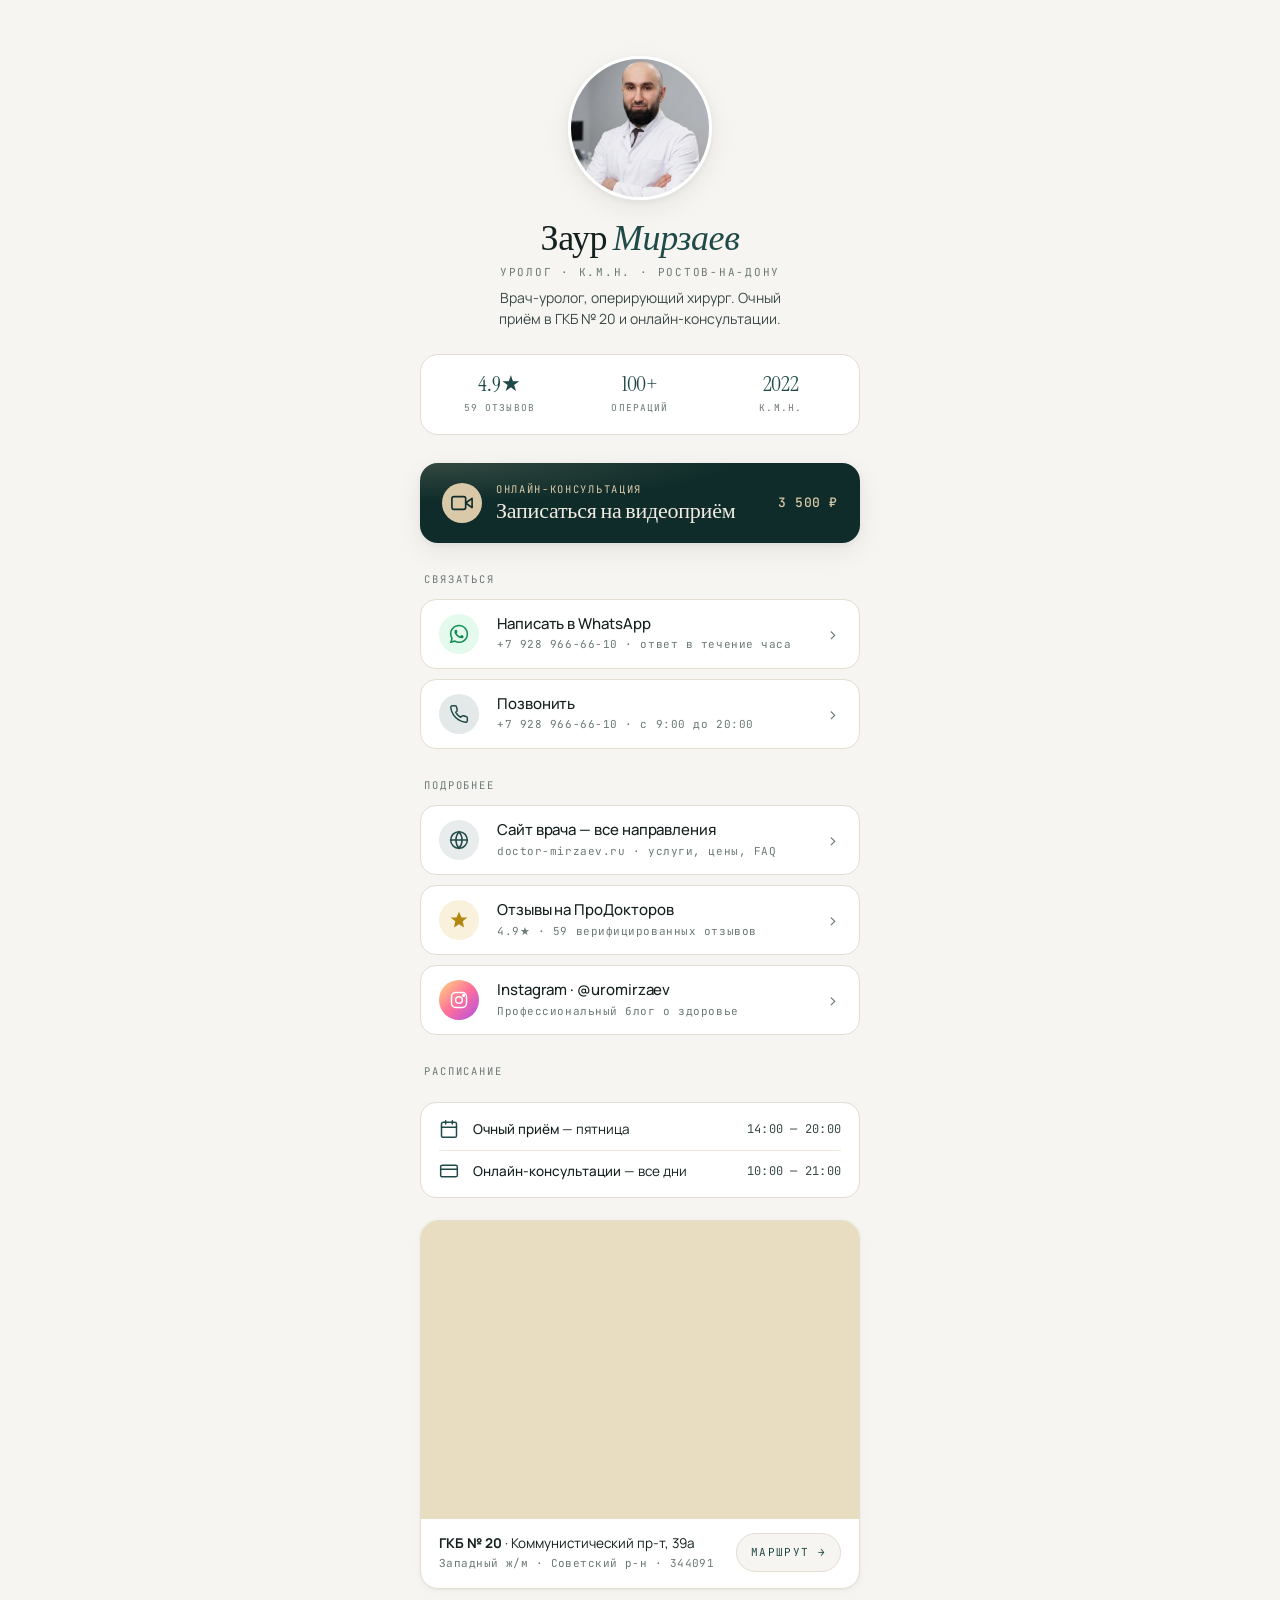
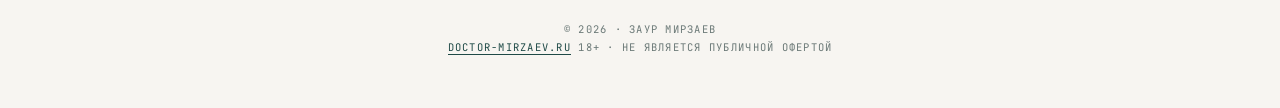
==== index.html @ f739bf41 "feat: initial taplink site for zaurmirzaev.ru Single-page Instagram bio link for уролог Мирзаев Заур" ====
<!DOCTYPE html>
<html lang="ru">
<head>
<meta charset="UTF-8">
<meta name="viewport" content="width=device-width, initial-scale=1.0, viewport-fit=cover">
<title>Заур Мирзаев — уролог в Ростове-на-Дону · контакты</title>
<meta name="description" content="Мирзаев Заур Айдинович — врач-уролог, к.м.н. в Ростове-на-Дону. Запись на онлайн-консультацию, WhatsApp, телефон, маршрут в ГКБ № 20, отзывы.">
<link rel="canonical" href="https://zaurmirzaev.ru/">
<meta name="robots" content="index, follow">
<meta name="theme-color" content="#1f4a47">
<meta name="format-detection" content="telephone=no">

<link rel="manifest" href="/site.webmanifest">
<link rel="icon" type="image/svg+xml" href="/assets/img/favicon.svg">
<link rel="apple-touch-icon" href="/assets/img/avatar.jpg">

<!-- Open Graph -->
<meta property="og:type" content="profile">
<meta property="og:locale" content="ru_RU">
<meta property="og:url" content="https://zaurmirzaev.ru/">
<meta property="og:title" content="Заур Мирзаев — уролог в Ростове-на-Дону">
<meta property="og:description" content="Очный приём в ГКБ № 20 (Пт 14:00–20:00) и онлайн-консультации. Запись в WhatsApp.">
<meta property="og:image" content="https://zaurmirzaev.ru/assets/img/avatar.jpg">
<meta property="og:image:width" content="800">
<meta property="og:image:height" content="800">
<meta property="profile:first_name" content="Заур">
<meta property="profile:last_name" content="Мирзаев">
<meta name="twitter:card" content="summary_large_image">

<!-- Fonts and styles in <head> to avoid FOUC -->
<link rel="preconnect" href="https://fonts.googleapis.com">
<link rel="preconnect" href="https://fonts.gstatic.com" crossorigin>
<link rel="stylesheet" href="https://fonts.googleapis.com/css2?family=Manrope:wght@400;500;600;700&family=Instrument+Serif:ital@0;1&family=JetBrains+Mono:wght@400;500&display=swap">
<link rel="stylesheet" href="/assets/css/styles.css">

<!-- Yandex.Metrika counter (same id as doctor-mirzaev.ru) -->
<script type="text/javascript">
(function(m,e,t,r,i,k,a){m[i]=m[i]||function(){(m[i].a=m[i].a||[]).push(arguments)};m[i].l=1*new Date();for(var j=0;j<document.scripts.length;j++){if(document.scripts[j].src===r){return;}}k=e.createElement(t),a=e.getElementsByTagName(t)[0],k.async=1,k.src=r,a.parentNode.insertBefore(k,a)})(window,document,'script','https://mc.yandex.ru/metrika/tag.js?id=108756990','ym');
ym(108756990,'init',{ssr:true,webvisor:true,clickmap:true,ecommerce:"dataLayer",accurateTrackBounce:true,trackLinks:true});
</script>
<noscript><div><img src="https://mc.yandex.ru/watch/108756990" style="position:absolute;left:-9999px;" alt=""/></div></noscript>

<!-- Schema.org Person/Physician — small, focused -->
<script type="application/ld+json">
{
  "@context": "https://schema.org",
  "@type": "Physician",
  "name": "Мирзаев Заур Айдинович",
  "alternateName": "Доктор Мирзаев",
  "honorificSuffix": "к.м.н.",
  "jobTitle": "Врач-уролог, оперирующий хирург, кандидат медицинских наук",
  "url": "https://zaurmirzaev.ru/",
  "sameAs": [
    "https://doctor-mirzaev.ru/",
    "https://prodoctorov.ru/rostov-na-donu/vrach/751335-mirzaev/",
    "https://instagram.com/uromirzaev"
  ],
  "image": "https://zaurmirzaev.ru/assets/img/avatar.jpg",
  "telephone": "+7-928-966-66-10",
  "email": "hello@doctor-mirzaev.ru",
  "medicalSpecialty": "Urology",
  "address": {
    "@type": "PostalAddress",
    "streetAddress": "Коммунистический проспект, 39а",
    "addressLocality": "Ростов-на-Дону",
    "addressRegion": "Ростовская область",
    "postalCode": "344091",
    "addressCountry": "RU"
  },
  "geo": { "@type": "GeoCoordinates", "latitude": 47.206696, "longitude": 39.622235 },
  "openingHoursSpecification": [
    {"@type": "OpeningHoursSpecification", "dayOfWeek": "Friday", "opens": "14:00", "closes": "20:00", "description": "Очный приём в ГКБ № 20"}
  ],
  "aggregateRating": {
    "@type": "AggregateRating",
    "ratingValue": "4.9",
    "bestRating": "5",
    "ratingCount": "59"
  }
}
</script>
</head>
<body>

<main class="page">

  <!-- Hero ------------------------------------------------------ -->
  <section class="hero">
    <img class="avatar" src="/assets/img/avatar.jpg" alt="Мирзаев Заур Айдинович — врач-уролог" width="288" height="288" fetchpriority="high">
    <h1>Заур <em>Мирзаев</em></h1>
    <p class="hero__role">Уролог · К.М.Н. · Ростов-на-Дону</p>
    <p class="hero__credentials">Врач-уролог, оперирующий хирург. Очный приём в&nbsp;ГКБ&nbsp;№&nbsp;20 и&nbsp;онлайн-консультации.</p>
  </section>

  <!-- Stats ----------------------------------------------------- -->
  <div class="stats" aria-label="Ключевые показатели">
    <div class="stat">
      <div class="v">4.9★</div>
      <div class="l">59 отзывов</div>
    </div>
    <div class="stat">
      <div class="v">100+</div>
      <div class="l">операций</div>
    </div>
    <div class="stat">
      <div class="v">2022</div>
      <div class="l">К.М.Н.</div>
    </div>
  </div>

  <!-- Primary CTA: Online consultation 3 500 ₽ ------------------ -->
  <a class="cta-primary" href="https://doctor-mirzaev.ru/online.html" data-action="online">
    <span class="cta-primary__ico" aria-hidden="true">
      <svg width="22" height="22" viewBox="0 0 24 24" fill="none" stroke="currentColor" stroke-width="1.8" stroke-linecap="round" stroke-linejoin="round">
        <path d="M23 7l-7 5 7 5V7z"/><rect x="1" y="5" width="15" height="14" rx="2" ry="2"/>
      </svg>
    </span>
    <span>
      <span class="cta-primary__lbl">Онлайн-консультация</span>
      <span class="cta-primary__title"><b>Записаться</b> на видеоприём</span>
    </span>
    <span class="cta-primary__price">3 500&nbsp;₽</span>
  </a>

  <!-- Section: Contact channels --------------------------------- -->
  <p class="section-label">Связаться</p>
  <div class="cards">

    <a class="card" href="https://wa.me/79289666610?text=Здравствуйте%2C%20Заур%20Айдинович.%20Хочу%20записаться%20на%20консультацию." data-action="wa">
      <span class="card__ico card__ico--wa" aria-hidden="true">
        <svg width="22" height="22" viewBox="0 0 24 24" fill="currentColor">
          <path d="M19.05 4.91A9.82 9.82 0 0012.04 2c-5.46 0-9.91 4.45-9.91 9.91 0 1.75.46 3.45 1.32 4.95L2.05 22l5.25-1.38a9.86 9.86 0 004.74 1.21h.01c5.46 0 9.91-4.45 9.91-9.91 0-2.65-1.03-5.14-2.91-7.01zm-7.01 15.24h-.01a8.2 8.2 0 01-4.18-1.15l-.3-.18-3.11.82.83-3.04-.2-.31a8.18 8.18 0 01-1.26-4.38c0-4.54 3.7-8.23 8.24-8.23 2.2 0 4.27.86 5.83 2.42a8.2 8.2 0 012.41 5.82c-.01 4.54-3.7 8.23-8.25 8.23zm4.52-6.16c-.25-.12-1.47-.72-1.69-.81-.23-.08-.39-.12-.56.13-.16.25-.64.81-.78.97-.14.16-.29.18-.54.06-.25-.12-1.05-.39-2-1.23-.74-.66-1.24-1.47-1.38-1.72-.14-.25-.02-.39.11-.51.11-.11.25-.29.37-.43.12-.14.16-.25.25-.41.08-.16.04-.31-.02-.43-.06-.12-.56-1.34-.76-1.84-.2-.48-.41-.42-.56-.42-.14-.01-.31-.01-.48-.01-.16 0-.43.06-.66.31-.23.25-.86.84-.86 2.05 0 1.21.88 2.38 1 2.54.12.16 1.74 2.66 4.21 3.73.59.25 1.05.4 1.41.52.59.19 1.13.16 1.55.1.47-.07 1.47-.6 1.67-1.18.21-.58.21-1.07.14-1.18-.06-.11-.23-.18-.48-.3z"/>
        </svg>
      </span>
      <span class="card__body">
        <span class="card__title">Написать в WhatsApp</span>
        <span class="card__sub">+7 928 966-66-10 · ответ в течение часа</span>
      </span>
      <span class="card__chev" aria-hidden="true">›</span>
    </a>

    <a class="card" href="tel:+79289666610" data-action="phone">
      <span class="card__ico card__ico--phone" aria-hidden="true">
        <svg width="20" height="20" viewBox="0 0 24 24" fill="none" stroke="currentColor" stroke-width="1.8" stroke-linecap="round" stroke-linejoin="round">
          <path d="M22 16.92v3a2 2 0 01-2.18 2 19.79 19.79 0 01-8.63-3.07 19.5 19.5 0 01-6-6 19.79 19.79 0 01-3.07-8.67A2 2 0 014.11 2h3a2 2 0 012 1.72 12.84 12.84 0 00.7 2.81 2 2 0 01-.45 2.11L8.09 9.91a16 16 0 006 6l1.27-1.27a2 2 0 012.11-.45 12.84 12.84 0 002.81.7A2 2 0 0122 16.92z"/>
        </svg>
      </span>
      <span class="card__body">
        <span class="card__title">Позвонить</span>
        <span class="card__sub">+7 928 966-66-10 · с 9:00 до 20:00</span>
      </span>
      <span class="card__chev" aria-hidden="true">›</span>
    </a>

  </div>

  <!-- Section: Online presence ----------------------------------- -->
  <p class="section-label">Подробнее</p>
  <div class="cards">

    <a class="card" href="https://doctor-mirzaev.ru/" data-action="site">
      <span class="card__ico card__ico--site" aria-hidden="true">
        <svg width="20" height="20" viewBox="0 0 24 24" fill="none" stroke="currentColor" stroke-width="1.8" stroke-linecap="round" stroke-linejoin="round">
          <circle cx="12" cy="12" r="10"/>
          <path d="M2 12h20M12 2a15.3 15.3 0 010 20M12 2a15.3 15.3 0 000 20"/>
        </svg>
      </span>
      <span class="card__body">
        <span class="card__title">Сайт врача — все направления</span>
        <span class="card__sub">doctor-mirzaev.ru · услуги, цены, FAQ</span>
      </span>
      <span class="card__chev" aria-hidden="true">›</span>
    </a>

    <a class="card" href="https://prodoctorov.ru/rostov-na-donu/vrach/751335-mirzaev/" target="_blank" rel="noopener" data-action="prodoctorov">
      <span class="card__ico card__ico--star" aria-hidden="true">
        <svg width="20" height="20" viewBox="0 0 24 24" fill="currentColor">
          <path d="M12 2l3 7h7l-5.5 4.5L18 21l-6-4-6 4 1.5-7.5L2 9h7z"/>
        </svg>
      </span>
      <span class="card__body">
        <span class="card__title">Отзывы на ПроДокторов</span>
        <span class="card__sub">4.9★ · 59 верифицированных отзывов</span>
      </span>
      <span class="card__chev" aria-hidden="true">›</span>
    </a>

    <a class="card" href="https://instagram.com/uromirzaev" target="_blank" rel="noopener" data-action="ig">
      <span class="card__ico card__ico--ig" aria-hidden="true">
        <svg width="20" height="20" viewBox="0 0 24 24" fill="none" stroke="currentColor" stroke-width="1.8" stroke-linecap="round" stroke-linejoin="round">
          <rect x="3" y="3" width="18" height="18" rx="5"/>
          <circle cx="12" cy="12" r="4"/>
          <circle cx="17.5" cy="6.5" r="1" fill="currentColor"/>
        </svg>
      </span>
      <span class="card__body">
        <span class="card__title">Instagram · @uromirzaev</span>
        <span class="card__sub">Профессиональный блог о здоровье</span>
      </span>
      <span class="card__chev" aria-hidden="true">›</span>
    </a>

  </div>

  <!-- Schedule -------------------------------------------------- -->
  <p class="section-label">Расписание</p>
  <div class="schedule" aria-label="Расписание приёма">
    <div class="schedule__row">
      <svg width="20" height="20" viewBox="0 0 24 24" fill="none" stroke="currentColor" stroke-width="1.8" stroke-linecap="round" stroke-linejoin="round" aria-hidden="true">
        <rect x="3" y="4" width="18" height="18" rx="2"/>
        <path d="M16 2v4M8 2v4M3 10h18"/>
      </svg>
      <span><b>Очный приём</b> — пятница</span>
      <span class="t">14:00 — 20:00</span>
    </div>
    <div class="schedule__row">
      <svg width="20" height="20" viewBox="0 0 24 24" fill="none" stroke="currentColor" stroke-width="1.8" stroke-linecap="round" stroke-linejoin="round" aria-hidden="true">
        <rect x="2" y="5" width="20" height="14" rx="2"/>
        <path d="M2 10h20"/>
      </svg>
      <span><b>Онлайн-консультации</b> — все дни</span>
      <span class="t">10:00 — 21:00</span>
    </div>
  </div>

  <!-- Map ------------------------------------------------------- -->
  <div class="map-card">
    <div class="map-card__embed">
      <iframe
        src="https://yandex.ru/map-widget/v1/?ll=39.622235%2C47.206696&z=17&pt=39.622235%2C47.206696%2Cpm2rdl&l=map"
        loading="lazy"
        referrerpolicy="no-referrer-when-downgrade"
        title="ГКБ № 20 · Коммунистический проспект, 39а"
        allowfullscreen></iframe>
    </div>
    <div class="map-card__meta">
      <div class="map-card__addr">
        <strong>ГКБ № 20</strong> · Коммунистический пр-т, 39а
        <small>Западный ж/м · Советский р-н · 344091</small>
      </div>
      <a class="map-card__route" href="https://yandex.ru/maps/?ll=39.622235%2C47.206696&z=17&pt=39.622235%2C47.206696%2Cpm2rdl&rtext=~47.206696%2C39.622235" target="_blank" rel="noopener">Маршрут →</a>
    </div>
  </div>

  <!-- Footer ---------------------------------------------------- -->
  <p class="foot">
    © 2026 · Заур Мирзаев<br>
    <a href="https://doctor-mirzaev.ru/">doctor-mirzaev.ru</a>
    <span class="foot__divider"></span>
    18+ · Не является публичной офертой
  </p>

</main>

<script>
  // Track outgoing taps in Yandex.Metrika via [data-action] attribute.
  document.querySelectorAll('[data-action]').forEach(el => {
    el.addEventListener('click', () => {
      try { window.ym && ym(108756990, 'reachGoal', 'tap_' + el.dataset.action); } catch (e) {}
    });
  });
</script>
</body>
</html>
---- assets/css/styles.css ----
/* =========================================================
   Zaur Mirzaev — Instagram bio link (taplink)
   Mobile-first, single-column, designed for thumb reach.
   Same brand palette as doctor-mirzaev.ru.
   ========================================================= */

:root {
  --bg: #f7f5f1;
  --bg-elev: #ffffff;
  --bg-deep: #0f2c2a;
  --ink: #14201f;
  --ink-soft: #3a4a48;
  --muted: #6b7977;
  --line: #e3ddd2;
  --line-soft: #ece6db;

  --teal: #1f4a47;
  --teal-deep: #0f2c2a;
  --sand: #d9c9a8;
  --sand-soft: #e8dcc1;

  --font-sans: "Manrope", -apple-system, BlinkMacSystemFont, "Helvetica Neue", sans-serif;
  --font-serif: "Instrument Serif", "Times New Roman", serif;
  --font-mono: "JetBrains Mono", ui-monospace, "SF Mono", monospace;

  --shadow-sm: 0 1px 2px rgba(15, 44, 42, 0.04), 0 2px 8px rgba(15, 44, 42, 0.04);
  --shadow-md: 0 8px 24px rgba(15, 44, 42, 0.08), 0 2px 6px rgba(15, 44, 42, 0.05);
  --shadow-lg: 0 24px 60px rgba(15, 44, 42, 0.12), 0 4px 12px rgba(15, 44, 42, 0.06);

  --safe-top: env(safe-area-inset-top, 0px);
  --safe-bottom: env(safe-area-inset-bottom, 0px);
  --safe-left: env(safe-area-inset-left, 0px);
  --safe-right: env(safe-area-inset-right, 0px);
}

* { box-sizing: border-box; }

html {
  -webkit-text-size-adjust: 100%;
  text-size-adjust: 100%;
  scroll-behavior: smooth;
}

body {
  margin: 0;
  background: var(--bg);
  color: var(--ink);
  font-family: var(--font-sans);
  font-size: 16px;
  line-height: 1.55;
  -webkit-font-smoothing: antialiased;
  text-rendering: optimizeLegibility;
  -webkit-tap-highlight-color: transparent;
  overflow-x: hidden;
  /* Soft warm gradient — premium feel without being loud */
  background-image:
    radial-gradient(1200px 600px at 50% -200px, rgba(217, 201, 168, 0.35), transparent 60%),
    radial-gradient(800px 400px at 50% 100%, rgba(31, 74, 71, 0.06), transparent 70%),
    var(--bg);
  background-attachment: fixed;
}

a, button { font-family: inherit; touch-action: manipulation; }
img { max-width: 100%; height: auto; display: block; }

/* ---------- Layout ---------- */
.page {
  max-width: 460px;
  margin: 0 auto;
  padding:
    calc(28px + var(--safe-top))
    max(20px, var(--safe-right))
    calc(40px + var(--safe-bottom))
    max(20px, var(--safe-left));
}

/* ---------- Hero ---------- */
.hero {
  text-align: center;
  padding-top: 8px;
}
.avatar {
  width: 132px;
  height: 132px;
  border-radius: 50%;
  margin: 0 auto;
  object-fit: cover;
  object-position: 50% 18%;
  border: 3px solid var(--bg-elev);
  box-shadow: var(--shadow-md);
}
.hero h1 {
  font-family: var(--font-serif);
  font-size: 32px;
  font-weight: 500;
  line-height: 1.1;
  letter-spacing: -0.01em;
  margin: 18px 0 6px;
  text-wrap: balance;
}
.hero h1 em { font-style: italic; color: var(--teal); font-weight: 400; }
.hero__role {
  font-family: var(--font-mono);
  font-size: 11px;
  letter-spacing: 0.16em;
  text-transform: uppercase;
  color: var(--muted);
  margin: 0 0 6px;
}
.hero__credentials {
  font-size: 14px;
  color: var(--ink-soft);
  margin: 0;
  text-wrap: balance;
}

/* ---------- Stat strip ---------- */
.stats {
  display: grid;
  grid-template-columns: repeat(3, 1fr);
  gap: 8px;
  margin: 24px 0 28px;
  padding: 18px 12px;
  background: var(--bg-elev);
  border: 1px solid var(--line);
  border-radius: 18px;
}
.stat { text-align: center; }
.stat .v {
  font-family: var(--font-serif);
  font-size: 22px;
  line-height: 1;
  color: var(--teal);
  letter-spacing: -0.01em;
}
.stat .l {
  font-family: var(--font-mono);
  font-size: 9.5px;
  letter-spacing: 0.12em;
  text-transform: uppercase;
  color: var(--muted);
  margin-top: 6px;
}

/* ---------- Primary CTA ---------- */
.cta-primary {
  display: flex;
  align-items: center;
  gap: 14px;
  background: var(--teal-deep);
  color: #f0ece2;
  padding: 18px 22px;
  border-radius: 18px;
  text-decoration: none;
  margin-bottom: 24px;
  box-shadow: var(--shadow-md);
  position: relative;
  overflow: hidden;
  transition: transform .15s ease, box-shadow .2s ease;
  min-height: 64px;
}
.cta-primary::before {
  content: "";
  position: absolute;
  inset: 0;
  background: radial-gradient(120% 80% at 0% 0%, rgba(217, 201, 168, 0.18), transparent 60%);
  pointer-events: none;
}
.cta-primary > * { position: relative; }
.cta-primary__ico {
  width: 40px; height: 40px;
  border-radius: 50%;
  background: var(--sand);
  color: var(--teal-deep);
  display: grid; place-items: center;
  flex: none;
}
.cta-primary__lbl {
  font-family: var(--font-mono);
  font-size: 10.5px;
  letter-spacing: 0.16em;
  text-transform: uppercase;
  color: var(--sand);
  display: block;
  margin-bottom: 2px;
}
.cta-primary__title {
  font-family: var(--font-serif);
  font-size: 22px;
  line-height: 1.1;
  font-weight: 500;
  letter-spacing: -0.01em;
}
.cta-primary__title b { font-weight: 500; }
.cta-primary__price {
  margin-left: auto;
  font-family: var(--font-mono);
  font-size: 13px;
  font-weight: 500;
  letter-spacing: 0.04em;
  color: var(--sand);
  flex: none;
}

/* ---------- Link cards ---------- */
.section-label {
  font-family: var(--font-mono);
  font-size: 10.5px;
  letter-spacing: 0.18em;
  text-transform: uppercase;
  color: var(--muted);
  margin: 28px 0 12px 4px;
}

.cards { display: flex; flex-direction: column; gap: 10px; }

.card {
  display: grid;
  grid-template-columns: 44px 1fr 14px;
  align-items: center;
  gap: 14px;
  padding: 14px 18px;
  background: var(--bg-elev);
  border: 1px solid var(--line);
  border-radius: 16px;
  text-decoration: none;
  color: var(--ink);
  min-height: 64px;
  transition: transform .15s ease, border-color .15s ease, box-shadow .2s ease;
}
.card__ico {
  width: 40px; height: 40px;
  border-radius: 50%;
  display: grid;
  place-items: center;
  background: var(--sand-soft);
  color: var(--teal-deep);
  flex: none;
}
.card__ico--wa { background: #25d36620; color: #128c50; }
.card__ico--phone { background: rgba(31,74,71,0.12); color: var(--teal); }
.card__ico--site { background: rgba(31,74,71,0.10); color: var(--teal); }
.card__ico--star { background: rgba(212,160,23,0.15); color: #b58712; }
.card__ico--map { background: rgba(184,122,106,0.15); color: var(--teal); }
.card__ico--ig { background: linear-gradient(135deg, #ffd97e, #ff709a 50%, #b14ce6); color: #fff; }

.card__body { min-width: 0; }
.card__title {
  font-size: 15px;
  line-height: 1.25;
  font-weight: 500;
  color: var(--ink);
  letter-spacing: -0.005em;
  display: block;
}
.card__sub {
  font-family: var(--font-mono);
  font-size: 11px;
  letter-spacing: 0.05em;
  color: var(--muted);
  display: block;
  margin-top: 3px;
  white-space: nowrap;
  overflow: hidden;
  text-overflow: ellipsis;
}
.card__chev { color: var(--muted); font-size: 18px; line-height: 1; }

/* ---------- Schedule chip ---------- */
.schedule {
  margin-top: 22px;
  padding: 16px 18px;
  background: var(--bg-elev);
  border: 1px solid var(--line);
  border-radius: 16px;
}
.schedule__row {
  display: grid;
  grid-template-columns: 22px 1fr auto;
  gap: 12px;
  align-items: center;
  font-size: 13.5px;
  color: var(--ink);
}
.schedule__row + .schedule__row { margin-top: 10px; padding-top: 10px; border-top: 1px solid var(--line-soft); }
.schedule__row svg { color: var(--teal); }
.schedule__row b { font-weight: 500; }
.schedule__row .t {
  font-family: var(--font-mono);
  font-size: 12px;
  color: var(--ink-soft);
  letter-spacing: 0.02em;
  white-space: nowrap;
}

/* ---------- Map ---------- */
.map-card {
  margin-top: 22px;
  border-radius: 18px;
  overflow: hidden;
  border: 1px solid var(--line);
  background: var(--bg-elev);
  box-shadow: var(--shadow-sm);
}
.map-card__embed {
  position: relative;
  aspect-ratio: 5/3.4;
  background: var(--sand-soft);
}
.map-card__embed iframe {
  position: absolute; inset: 0;
  width: 100%; height: 100%;
  border: 0;
  display: block;
}
.map-card__meta {
  padding: 14px 18px 16px;
  display: flex;
  align-items: center;
  justify-content: space-between;
  gap: 14px;
}
.map-card__addr {
  font-size: 13.5px;
  line-height: 1.35;
  color: var(--ink);
}
.map-card__addr small {
  display: block;
  font-family: var(--font-mono);
  font-size: 11px;
  letter-spacing: 0.04em;
  color: var(--muted);
  margin-top: 4px;
}
.map-card__route {
  font-family: var(--font-mono);
  font-size: 11px;
  letter-spacing: 0.12em;
  text-transform: uppercase;
  color: var(--teal);
  text-decoration: none;
  border: 1px solid var(--line);
  padding: 10px 14px;
  border-radius: 999px;
  white-space: nowrap;
  flex: none;
  background: var(--bg);
}

/* ---------- Footer ---------- */
.foot {
  text-align: center;
  margin-top: 32px;
  font-family: var(--font-mono);
  font-size: 10.5px;
  letter-spacing: 0.12em;
  text-transform: uppercase;
  color: var(--muted);
  line-height: 1.7;
}
.foot a { color: var(--teal); text-decoration: none; border-bottom: 1px solid currentColor; }
.foot__divider {
  width: 32px;
  height: 1px;
  background: var(--line);
  margin: 14px auto 14px;
}

/* ---------- Hover (only on real hover devices) ---------- */
@media (hover: hover) {
  .card:hover {
    transform: translateY(-1px);
    border-color: var(--teal);
    box-shadow: var(--shadow-md);
  }
  .cta-primary:hover {
    transform: translateY(-1px);
    box-shadow: var(--shadow-lg);
  }
  .map-card__route:hover {
    background: var(--teal);
    color: var(--bg);
    border-color: var(--teal);
  }
}

/* ---------- Touch-active state (subtle press feedback) ---------- */
.card:active, .cta-primary:active {
  transform: scale(0.99);
  transition-duration: .05s;
}

/* ---------- Reduced motion ---------- */
@media (prefers-reduced-motion: reduce) {
  *, *::before, *::after {
    animation: none !important;
    transition: none !important;
    scroll-behavior: auto !important;
  }
}

/* ---------- Tablet (≥640px) — slight breathing room ---------- */
@media (min-width: 640px) {
  .page { max-width: 480px; padding-top: 48px; }
  .avatar { width: 144px; height: 144px; }
  .hero h1 { font-size: 36px; }
}

/* ---------- Tiny phones ---------- */
@media (max-width: 360px) {
  .page { padding: 20px 14px; }
  .avatar { width: 116px; height: 116px; }
  .hero h1 { font-size: 28px; }
  .cta-primary { padding: 16px 18px; gap: 12px; }
  .cta-primary__title { font-size: 19px; }
  .cta-primary__price { font-size: 12px; }
  .card { padding: 12px 14px; gap: 12px; }
  .stat .v { font-size: 19px; }
}

/* ---------- Dark mode (Instagram in-app browser respects iOS system) ---------- */
@media (prefers-color-scheme: dark) {
  :root {
    --bg: #0f1413;
    --bg-elev: #1a201f;
    --ink: #f0ece2;
    --ink-soft: #c8d6d4;
    --muted: #8aa19d;
    --line: #2a3231;
    --line-soft: #232a29;
  }
  body {
    background-image:
      radial-gradient(1200px 600px at 50% -200px, rgba(217, 201, 168, 0.10), transparent 60%),
      radial-gradient(800px 400px at 50% 100%, rgba(31, 74, 71, 0.20), transparent 70%),
      var(--bg);
  }
  .avatar { border-color: var(--bg-elev); }
  .map-card__route { background: var(--bg-elev); }
  .card__ico--wa { background: rgba(37, 211, 102, 0.20); color: #5cdc91; }
}
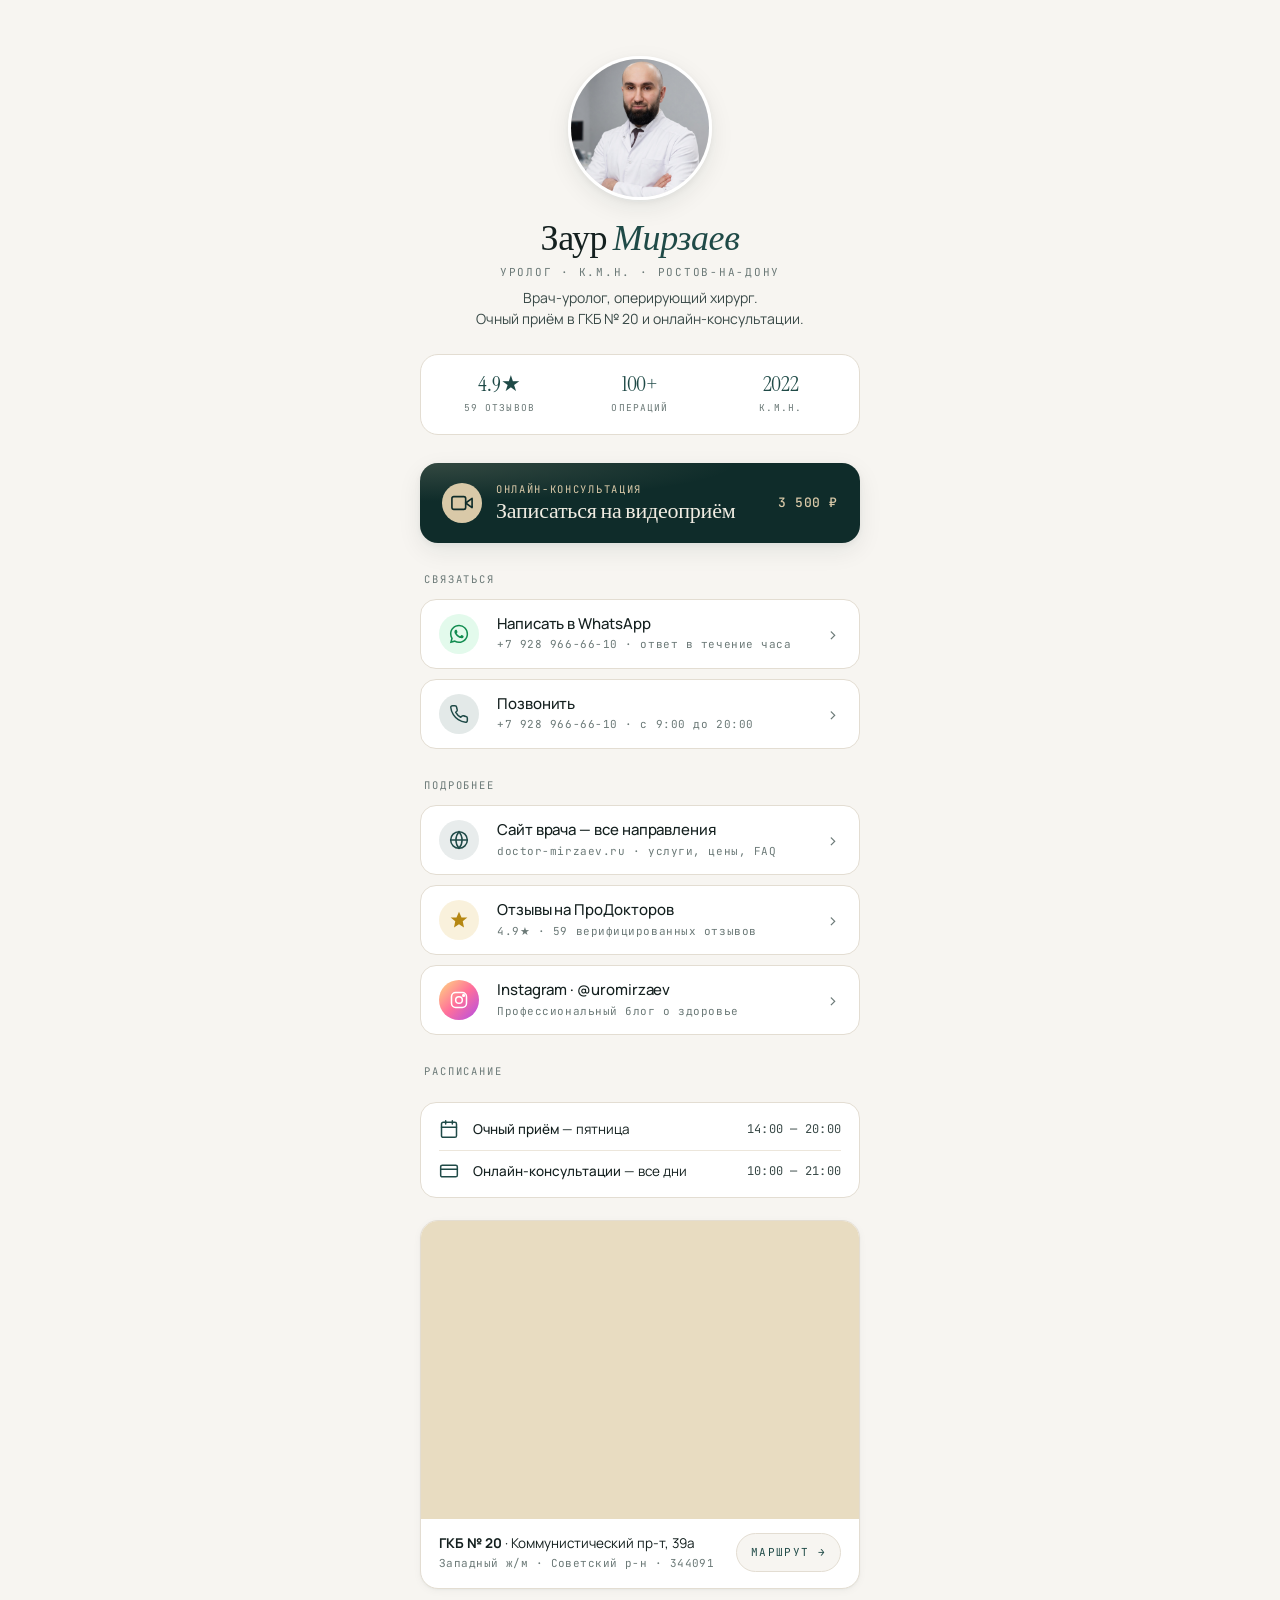
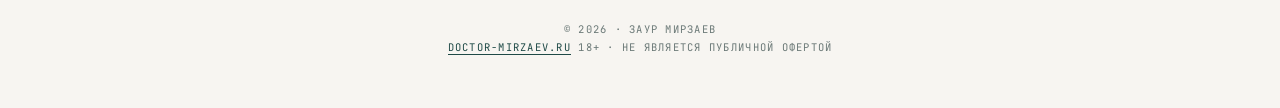
==== commit dd0c9d95: "style: break hero credentials onto two lines for readability" ====
--- a/index.html
+++ b/index.html
@@ -89,7 +89,7 @@
     <img class="avatar" src="/assets/img/avatar.jpg" alt="Мирзаев Заур Айдинович — врач-уролог" width="288" height="288" fetchpriority="high">
     <h1>Заур <em>Мирзаев</em></h1>
     <p class="hero__role">Уролог · К.М.Н. · Ростов-на-Дону</p>
-    <p class="hero__credentials">Врач-уролог, оперирующий хирург. Очный приём в&nbsp;ГКБ&nbsp;№&nbsp;20 и&nbsp;онлайн-консультации.</p>
+    <p class="hero__credentials">Врач-уролог, оперирующий хирург.<br>Очный приём в&nbsp;ГКБ&nbsp;№&nbsp;20 и&nbsp;онлайн-консультации.</p>
   </section>
 
   <!-- Stats ----------------------------------------------------- -->
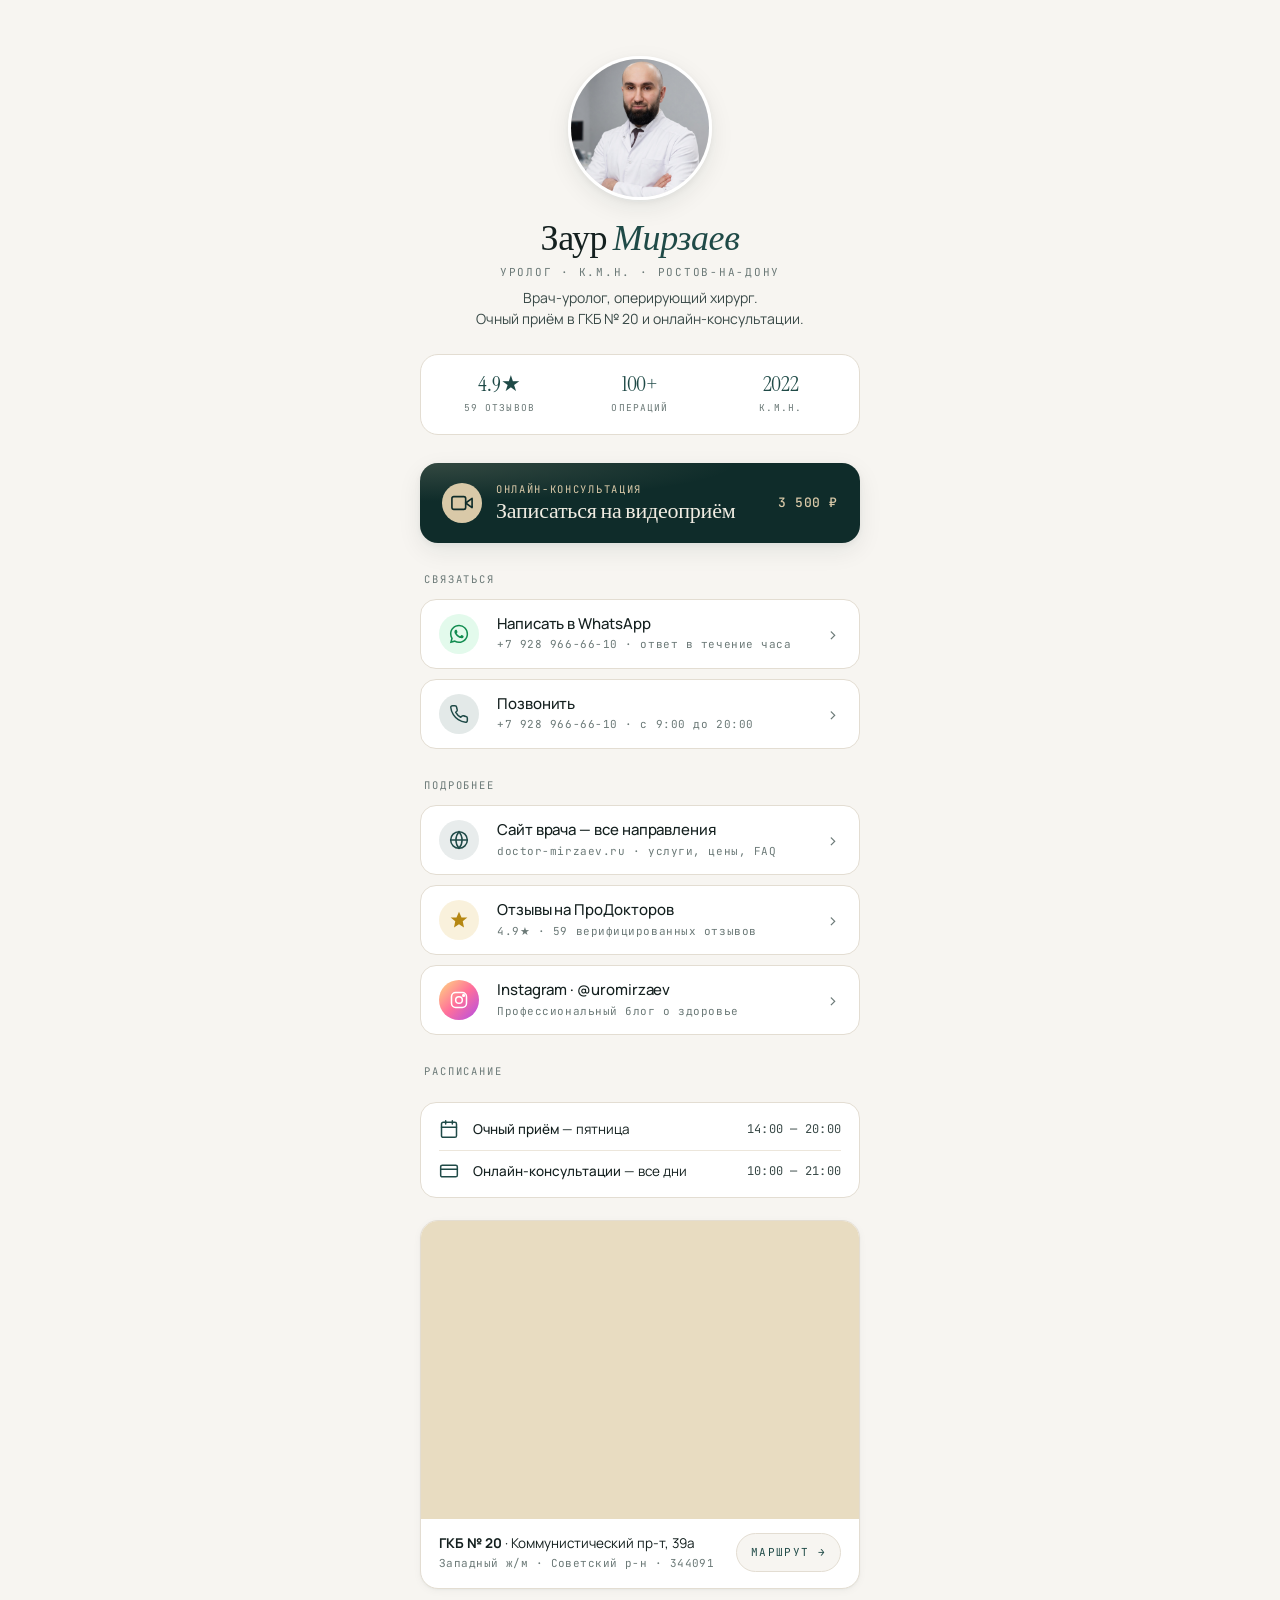
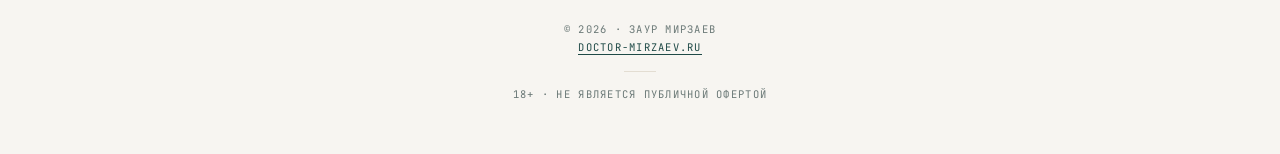
==== commit ad0e8c37: "feat(seo): dedicated Metrika + Yandex Webmaster + Search Console - Yandex.Metrika id swapped 1087569" ====
--- a/index.html
+++ b/index.html
@@ -8,7 +8,12 @@
 <link rel="canonical" href="https://zaurmirzaev.ru/">
 <meta name="robots" content="index, follow">
 <meta name="theme-color" content="#1f4a47">
+<meta name="color-scheme" content="only light">
 <meta name="format-detection" content="telephone=no">
+
+<!-- Search engine verifications -->
+<meta name="yandex-verification" content="a672f3bb607cba09">
+<meta name="google-site-verification" content="google128683baf26511be">
 
 <link rel="manifest" href="/site.webmanifest">
 <link rel="icon" type="image/svg+xml" href="/assets/img/favicon.svg">
@@ -33,12 +38,12 @@
 <link rel="stylesheet" href="https://fonts.googleapis.com/css2?family=Manrope:wght@400;500;600;700&family=Instrument+Serif:ital@0;1&family=JetBrains+Mono:wght@400;500&display=swap">
 <link rel="stylesheet" href="/assets/css/styles.css">
 
-<!-- Yandex.Metrika counter (same id as doctor-mirzaev.ru) -->
+<!-- Yandex.Metrika counter (id 108760033, dedicated for zaurmirzaev.ru) -->
 <script type="text/javascript">
-(function(m,e,t,r,i,k,a){m[i]=m[i]||function(){(m[i].a=m[i].a||[]).push(arguments)};m[i].l=1*new Date();for(var j=0;j<document.scripts.length;j++){if(document.scripts[j].src===r){return;}}k=e.createElement(t),a=e.getElementsByTagName(t)[0],k.async=1,k.src=r,a.parentNode.insertBefore(k,a)})(window,document,'script','https://mc.yandex.ru/metrika/tag.js?id=108756990','ym');
-ym(108756990,'init',{ssr:true,webvisor:true,clickmap:true,ecommerce:"dataLayer",accurateTrackBounce:true,trackLinks:true});
+(function(m,e,t,r,i,k,a){m[i]=m[i]||function(){(m[i].a=m[i].a||[]).push(arguments)};m[i].l=1*new Date();for(var j=0;j<document.scripts.length;j++){if(document.scripts[j].src===r){return;}}k=e.createElement(t),a=e.getElementsByTagName(t)[0],k.async=1,k.src=r,a.parentNode.insertBefore(k,a)})(window,document,'script','https://mc.yandex.ru/metrika/tag.js?id=108760033','ym');
+ym(108760033,'init',{ssr:true,webvisor:true,clickmap:true,ecommerce:"dataLayer",accurateTrackBounce:true,trackLinks:true});
 </script>
-<noscript><div><img src="https://mc.yandex.ru/watch/108756990" style="position:absolute;left:-9999px;" alt=""/></div></noscript>
+<noscript><div><img src="https://mc.yandex.ru/watch/108760033" style="position:absolute;left:-9999px;" alt=""/></div></noscript>
 
 <!-- Schema.org Person/Physician — small, focused -->
 <script type="application/ld+json">
@@ -256,7 +261,7 @@
   // Track outgoing taps in Yandex.Metrika via [data-action] attribute.
   document.querySelectorAll('[data-action]').forEach(el => {
     el.addEventListener('click', () => {
-      try { window.ym && ym(108756990, 'reachGoal', 'tap_' + el.dataset.action); } catch (e) {}
+      try { window.ym && ym(108760033, 'reachGoal', 'tap_' + el.dataset.action); } catch (e) {}
     });
   });
 </script>
--- a/assets/css/styles.css
+++ b/assets/css/styles.css
@@ -361,10 +361,12 @@
 }
 .foot a { color: var(--teal); text-decoration: none; border-bottom: 1px solid currentColor; }
 .foot__divider {
+  display: block;
   width: 32px;
   height: 1px;
   background: var(--line);
-  margin: 14px auto 14px;
+  margin: 14px auto;
+  border: 0;
 }
 
 /* ---------- Hover (only on real hover devices) ---------- */
@@ -419,24 +421,8 @@
   .stat .v { font-size: 19px; }
 }
 
-/* ---------- Dark mode (Instagram in-app browser respects iOS system) ---------- */
-@media (prefers-color-scheme: dark) {
-  :root {
-    --bg: #0f1413;
-    --bg-elev: #1a201f;
-    --ink: #f0ece2;
-    --ink-soft: #c8d6d4;
-    --muted: #8aa19d;
-    --line: #2a3231;
-    --line-soft: #232a29;
-  }
-  body {
-    background-image:
-      radial-gradient(1200px 600px at 50% -200px, rgba(217, 201, 168, 0.10), transparent 60%),
-      radial-gradient(800px 400px at 50% 100%, rgba(31, 74, 71, 0.20), transparent 70%),
-      var(--bg);
-  }
-  .avatar { border-color: var(--bg-elev); }
-  .map-card__route { background: var(--bg-elev); }
-  .card__ico--wa { background: rgba(37, 211, 102, 0.20); color: #5cdc91; }
-}
+/* Force light theme regardless of system / Instagram in-app dark mode.
+   Brand identity stays consistent (sand on teal) on every device.
+   color-scheme: only-light tells the UA not to recolour form controls,
+   scrollbars, or default text-shadows in the dark direction. */
+:root { color-scheme: only light; }
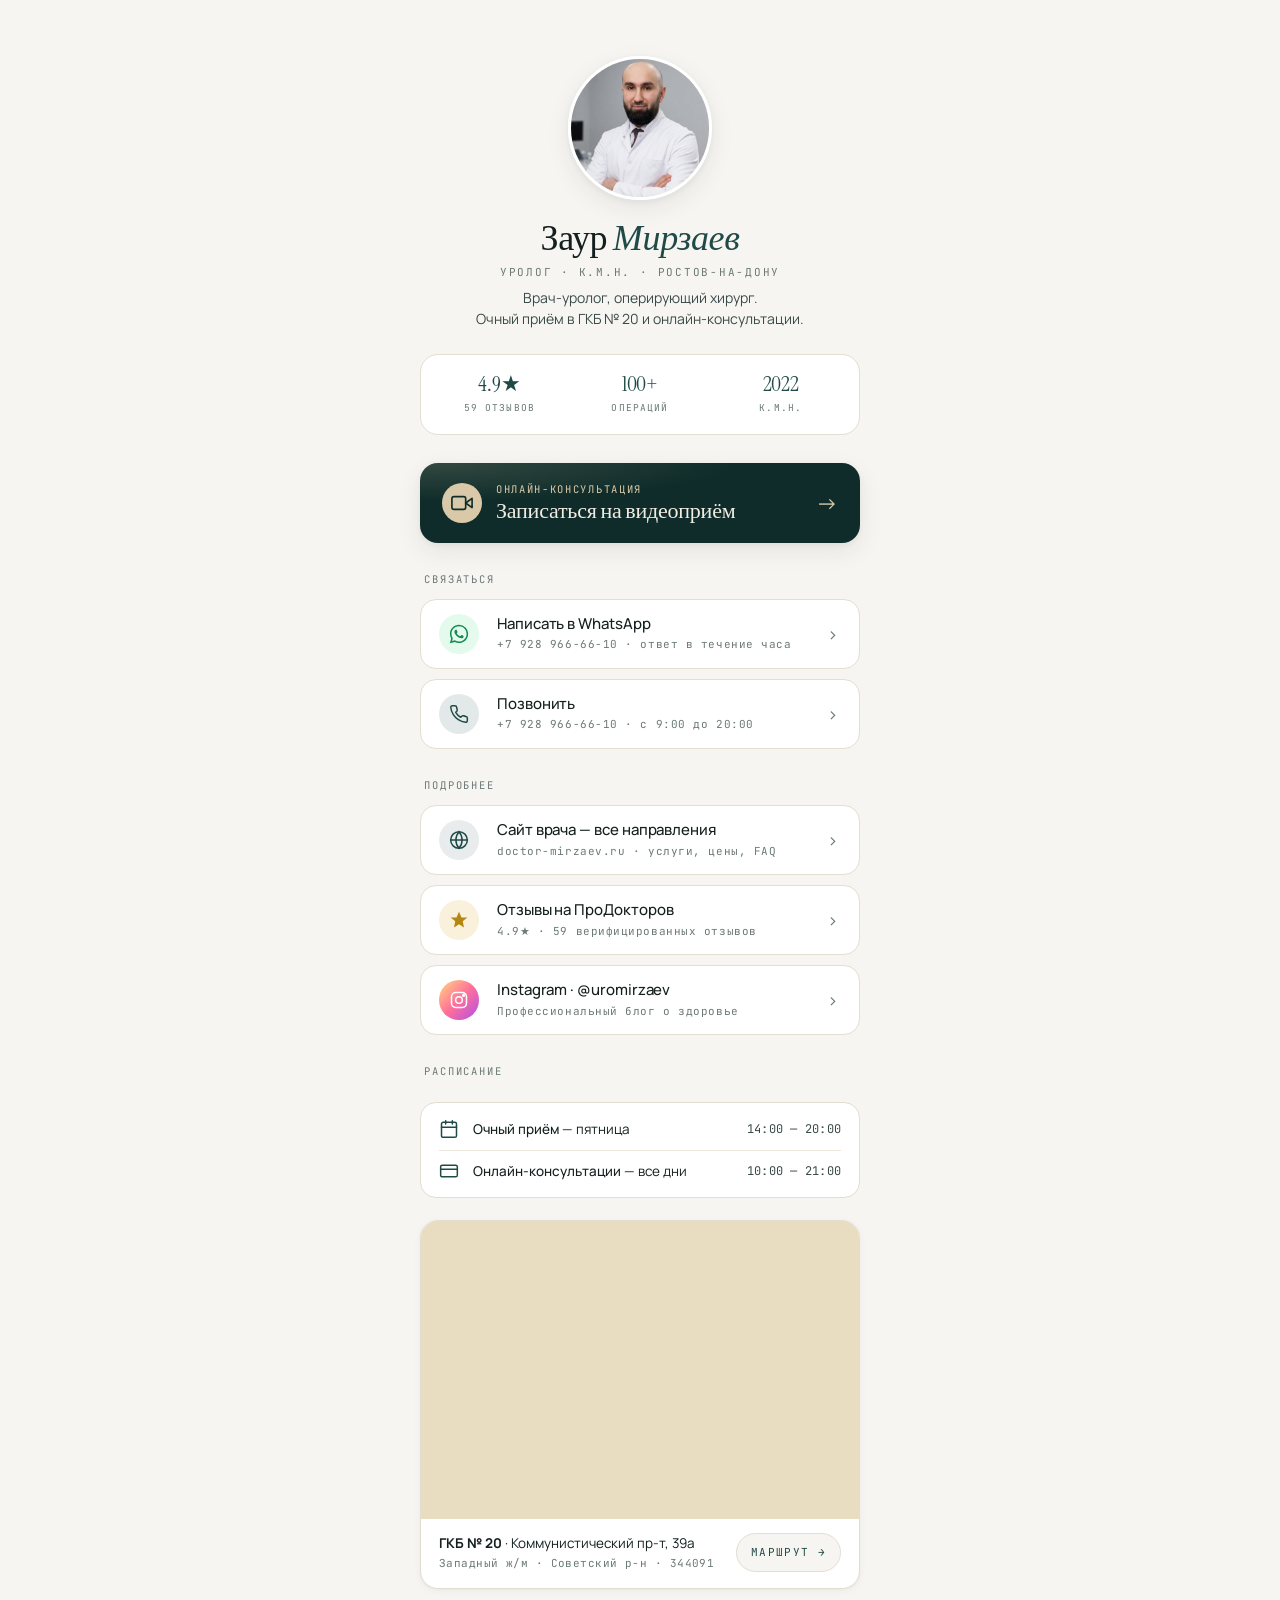
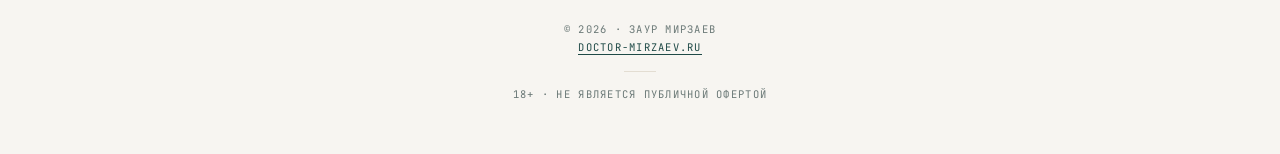
==== commit a8763d4f: "fix(taplink): remove price from primary CTA Replace the '3 500 ₽' badge with a simple chevron arrow." ====
--- a/index.html
+++ b/index.html
@@ -113,7 +113,7 @@
     </div>
   </div>
 
-  <!-- Primary CTA: Online consultation 3 500 ₽ ------------------ -->
+  <!-- Primary CTA: Online consultation -->
   <a class="cta-primary" href="https://doctor-mirzaev.ru/online.html" data-action="online">
     <span class="cta-primary__ico" aria-hidden="true">
       <svg width="22" height="22" viewBox="0 0 24 24" fill="none" stroke="currentColor" stroke-width="1.8" stroke-linecap="round" stroke-linejoin="round">
@@ -124,7 +124,7 @@
       <span class="cta-primary__lbl">Онлайн-консультация</span>
       <span class="cta-primary__title"><b>Записаться</b> на видеоприём</span>
     </span>
-    <span class="cta-primary__price">3 500&nbsp;₽</span>
+    <span class="cta-primary__chev" aria-hidden="true">→</span>
   </a>
 
   <!-- Section: Contact channels --------------------------------- -->
--- a/assets/css/styles.css
+++ b/assets/css/styles.css
@@ -192,15 +192,16 @@
   letter-spacing: -0.01em;
 }
 .cta-primary__title b { font-weight: 500; }
-.cta-primary__price {
+.cta-primary__chev {
   margin-left: auto;
-  font-family: var(--font-mono);
-  font-size: 13px;
-  font-weight: 500;
-  letter-spacing: 0.04em;
+  font-size: 22px;
+  line-height: 1;
   color: var(--sand);
   flex: none;
-}
+  transition: transform .2s ease;
+}
+.cta-primary:active .cta-primary__chev,
+.cta-primary:hover .cta-primary__chev { transform: translateX(3px); }
 
 /* ---------- Link cards ---------- */
 .section-label {
@@ -416,7 +417,7 @@
   .hero h1 { font-size: 28px; }
   .cta-primary { padding: 16px 18px; gap: 12px; }
   .cta-primary__title { font-size: 19px; }
-  .cta-primary__price { font-size: 12px; }
+  .cta-primary__chev { font-size: 20px; }
   .card { padding: 12px 14px; gap: 12px; }
   .stat .v { font-size: 19px; }
 }
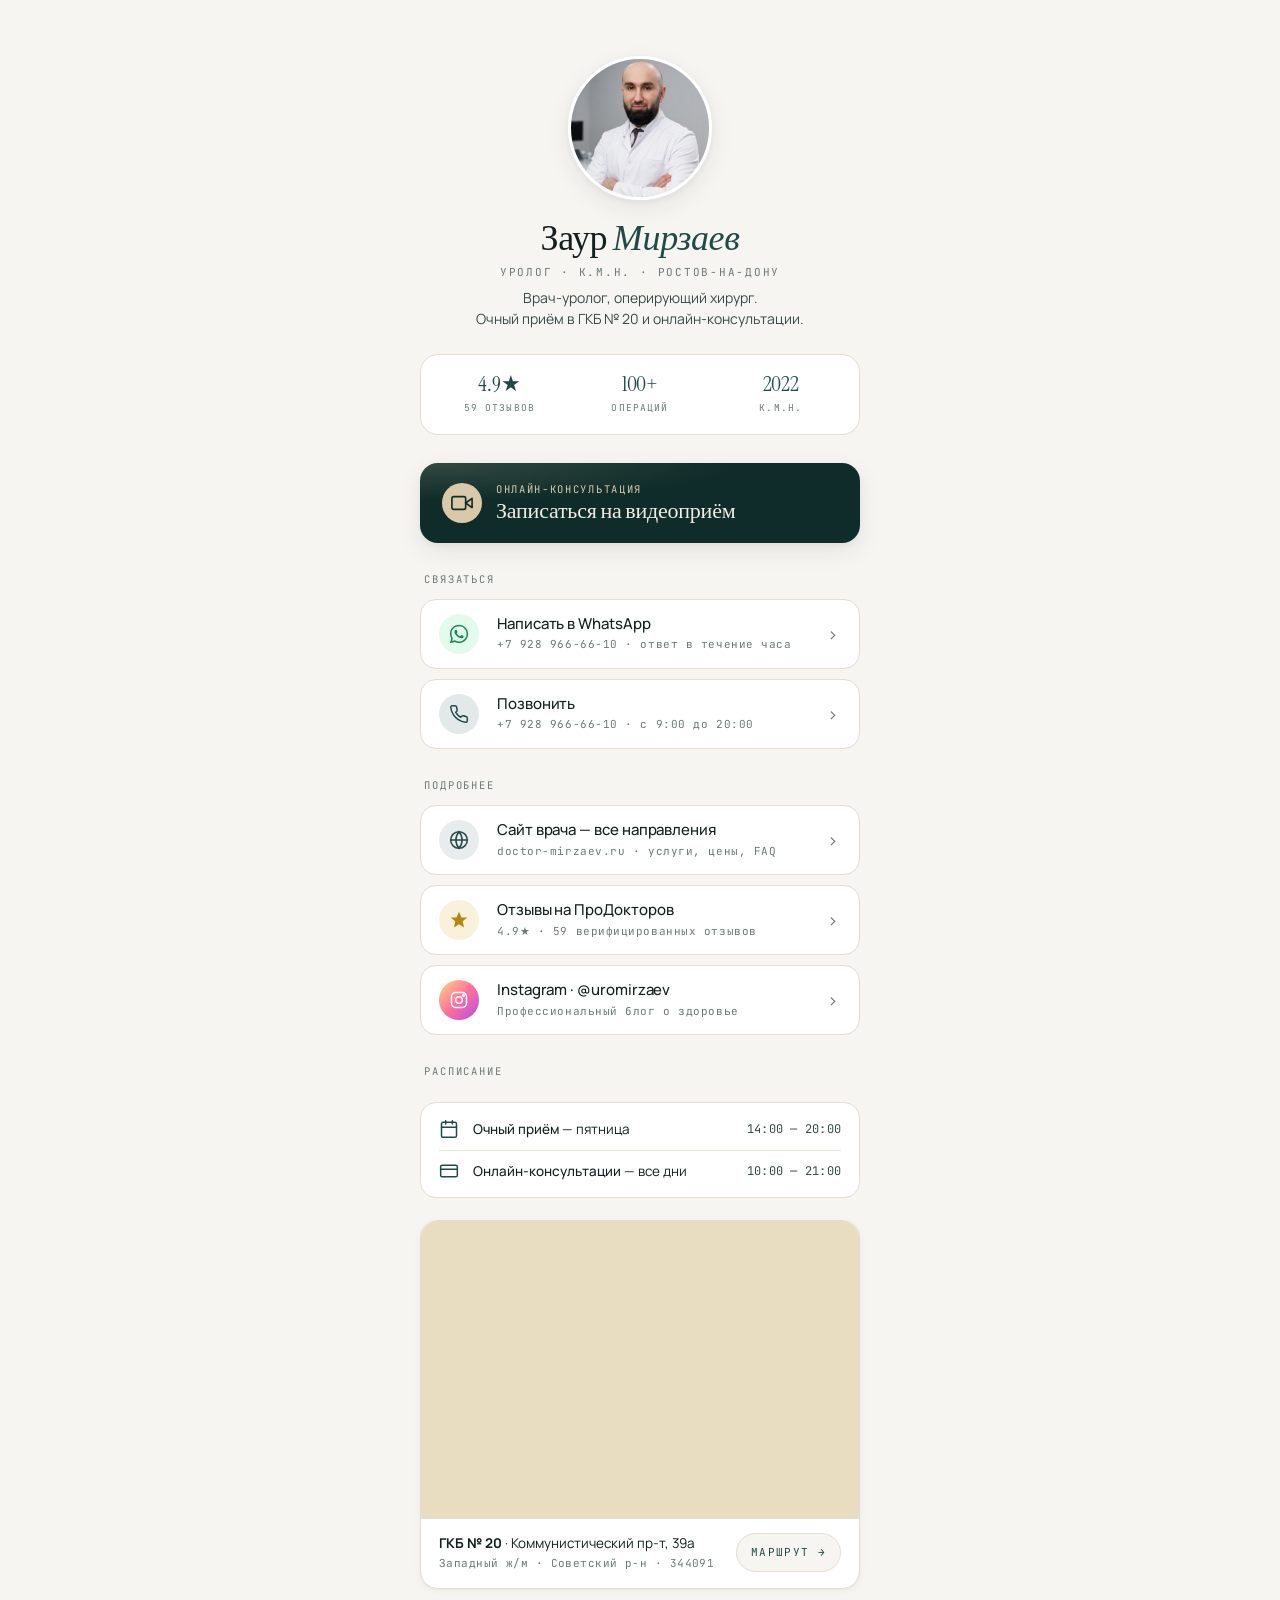
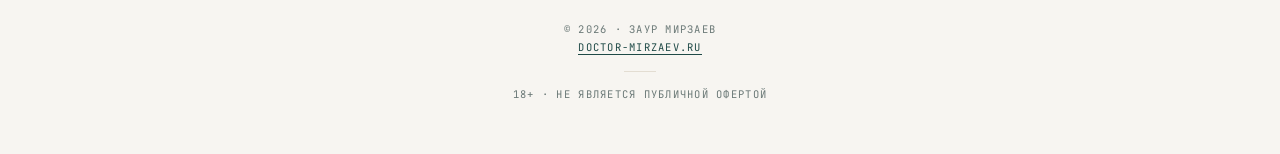
==== commit 34c08ac1: "style(taplink): drop arrow from primary CTA, clean unused chev styles" ====
--- a/index.html
+++ b/index.html
@@ -124,7 +124,6 @@
       <span class="cta-primary__lbl">Онлайн-консультация</span>
       <span class="cta-primary__title"><b>Записаться</b> на видеоприём</span>
     </span>
-    <span class="cta-primary__chev" aria-hidden="true">→</span>
   </a>
 
   <!-- Section: Contact channels --------------------------------- -->
--- a/assets/css/styles.css
+++ b/assets/css/styles.css
@@ -192,16 +192,6 @@
   letter-spacing: -0.01em;
 }
 .cta-primary__title b { font-weight: 500; }
-.cta-primary__chev {
-  margin-left: auto;
-  font-size: 22px;
-  line-height: 1;
-  color: var(--sand);
-  flex: none;
-  transition: transform .2s ease;
-}
-.cta-primary:active .cta-primary__chev,
-.cta-primary:hover .cta-primary__chev { transform: translateX(3px); }
 
 /* ---------- Link cards ---------- */
 .section-label {
@@ -417,7 +407,6 @@
   .hero h1 { font-size: 28px; }
   .cta-primary { padding: 16px 18px; gap: 12px; }
   .cta-primary__title { font-size: 19px; }
-  .cta-primary__chev { font-size: 20px; }
   .card { padding: 12px 14px; gap: 12px; }
   .stat .v { font-size: 19px; }
 }
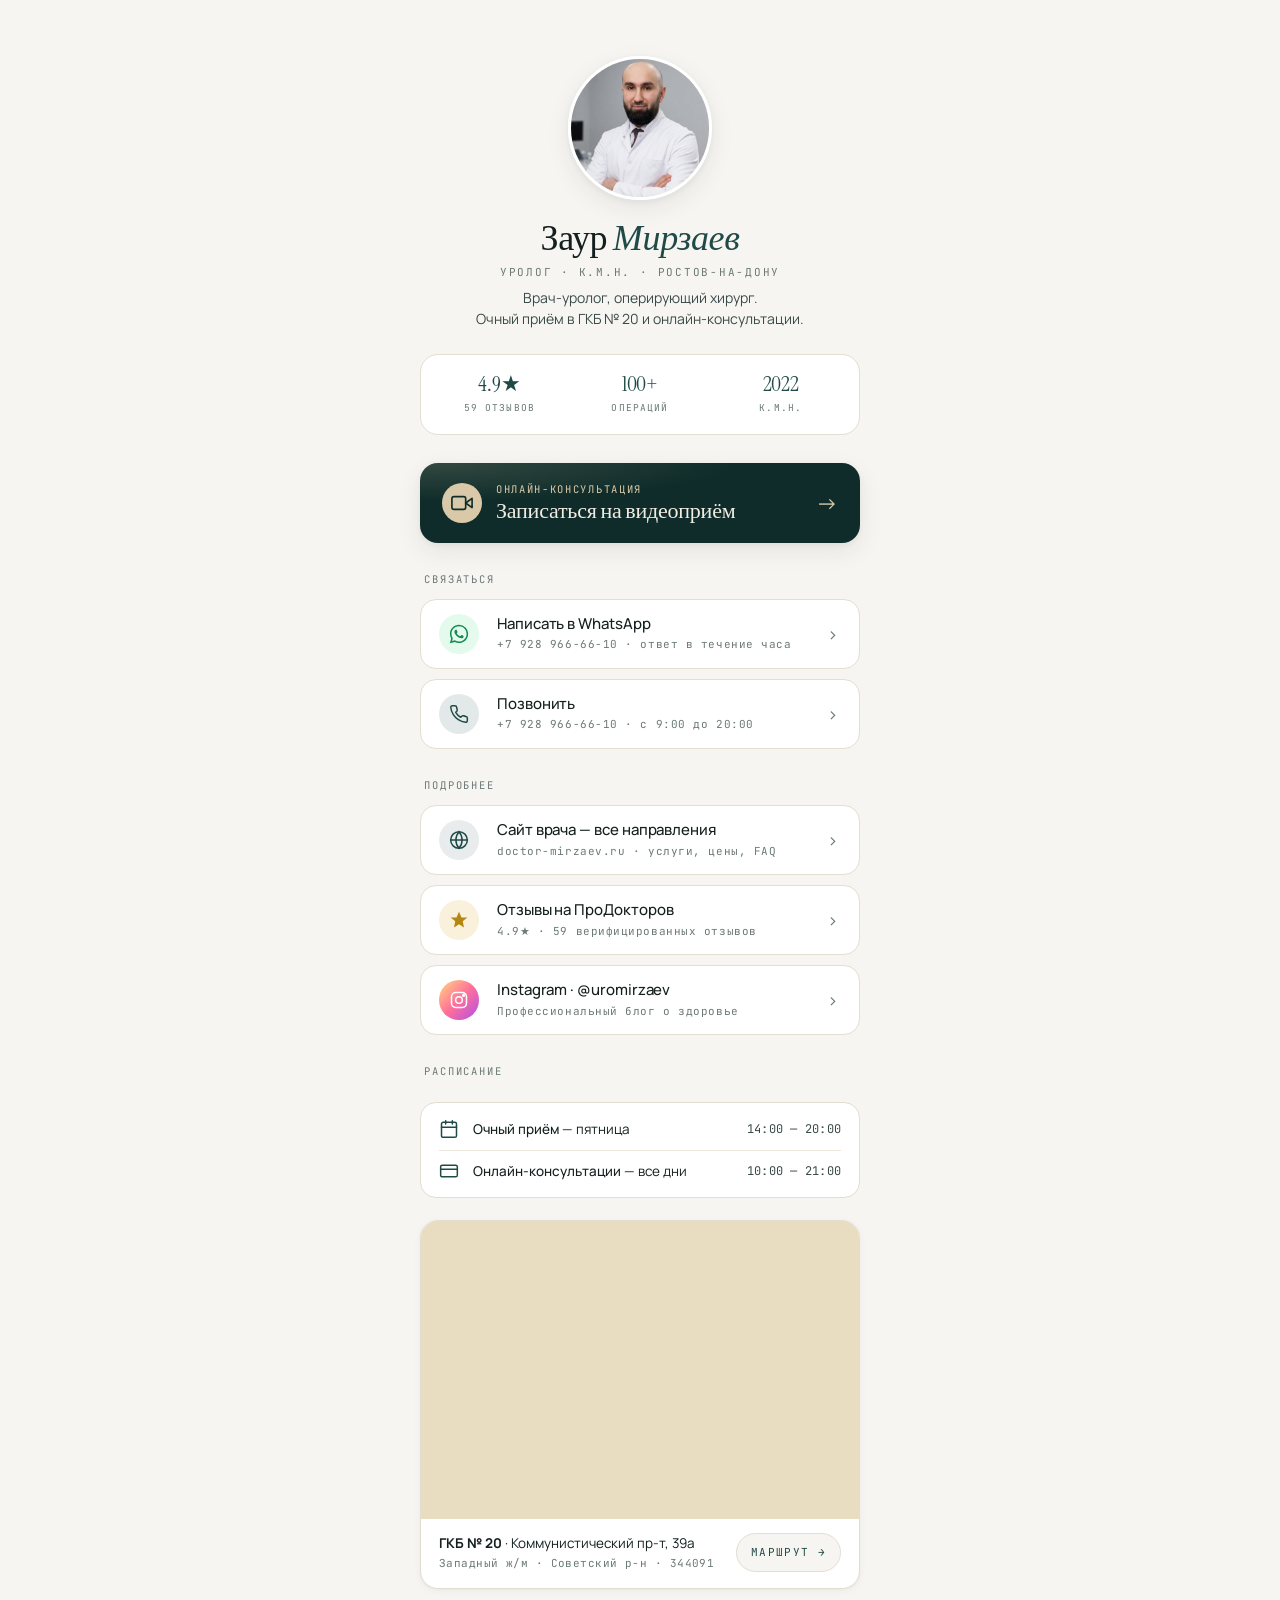
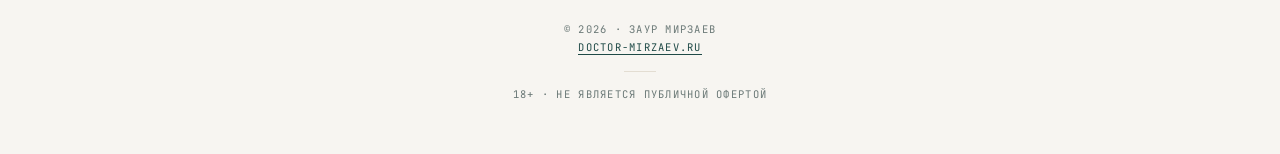
==== commit 0f65a5eb: "Revert: bring back the gold chevron on the primary CTA" ====
--- a/index.html
+++ b/index.html
@@ -124,6 +124,7 @@
       <span class="cta-primary__lbl">Онлайн-консультация</span>
       <span class="cta-primary__title"><b>Записаться</b> на видеоприём</span>
     </span>
+    <span class="cta-primary__chev" aria-hidden="true">→</span>
   </a>
 
   <!-- Section: Contact channels --------------------------------- -->
--- a/assets/css/styles.css
+++ b/assets/css/styles.css
@@ -192,6 +192,16 @@
   letter-spacing: -0.01em;
 }
 .cta-primary__title b { font-weight: 500; }
+.cta-primary__chev {
+  margin-left: auto;
+  font-size: 22px;
+  line-height: 1;
+  color: var(--sand);
+  flex: none;
+  transition: transform .2s ease;
+}
+.cta-primary:active .cta-primary__chev,
+.cta-primary:hover .cta-primary__chev { transform: translateX(3px); }
 
 /* ---------- Link cards ---------- */
 .section-label {
@@ -407,6 +417,7 @@
   .hero h1 { font-size: 28px; }
   .cta-primary { padding: 16px 18px; gap: 12px; }
   .cta-primary__title { font-size: 19px; }
+  .cta-primary__chev { font-size: 20px; }
   .card { padding: 12px 14px; gap: 12px; }
   .stat .v { font-size: 19px; }
 }
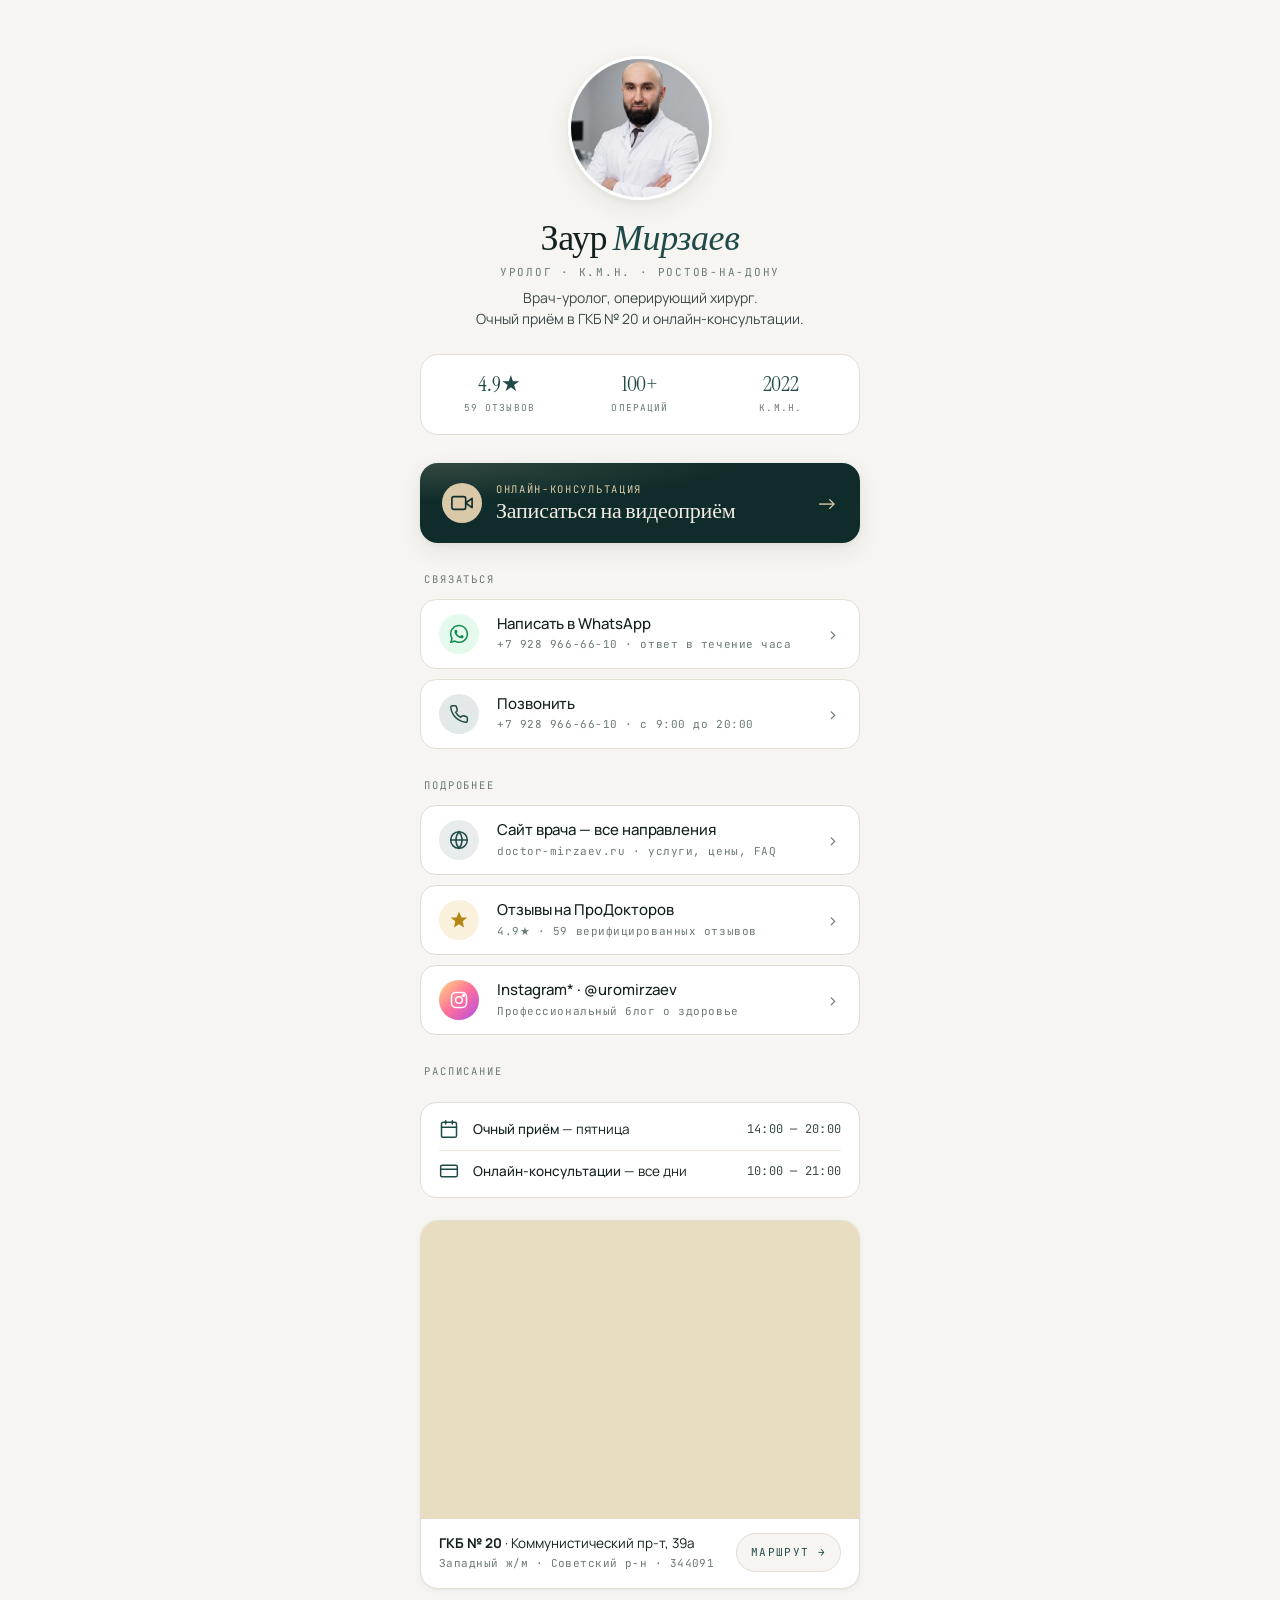
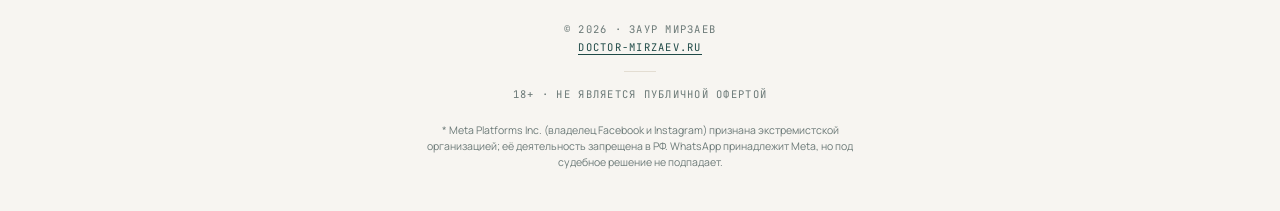
==== commit 8957d8ef: "feat(taplink): Meta-extremist disclaimer + asterisk on Instagram Russian legal compliance: the Insta" ====
--- a/index.html
+++ b/index.html
@@ -199,7 +199,7 @@
         </svg>
       </span>
       <span class="card__body">
-        <span class="card__title">Instagram · @uromirzaev</span>
+        <span class="card__title">Instagram* · @uromirzaev</span>
         <span class="card__sub">Профессиональный блог о здоровье</span>
       </span>
       <span class="card__chev" aria-hidden="true">›</span>
@@ -254,6 +254,9 @@
     <span class="foot__divider"></span>
     18+ · Не является публичной офертой
   </p>
+  <p class="foot-disclaimer">
+    * Meta Platforms Inc. (владелец Facebook и&nbsp;Instagram) признана экстремистской организацией; её деятельность запрещена в&nbsp;РФ. WhatsApp принадлежит Meta, но&nbsp;под судебное решение не&nbsp;подпадает.
+  </p>
 
 </main>
 
--- a/assets/css/styles.css
+++ b/assets/css/styles.css
@@ -370,6 +370,18 @@
   border: 0;
 }
 
+.foot-disclaimer {
+  text-align: center;
+  max-width: 460px;
+  margin: 18px auto 0;
+  font-size: 10.5px;
+  line-height: 1.55;
+  color: var(--muted);
+  letter-spacing: 0;
+  text-transform: none;
+  font-family: var(--font-sans);
+}
+
 /* ---------- Hover (only on real hover devices) ---------- */
 @media (hover: hover) {
   .card:hover {
